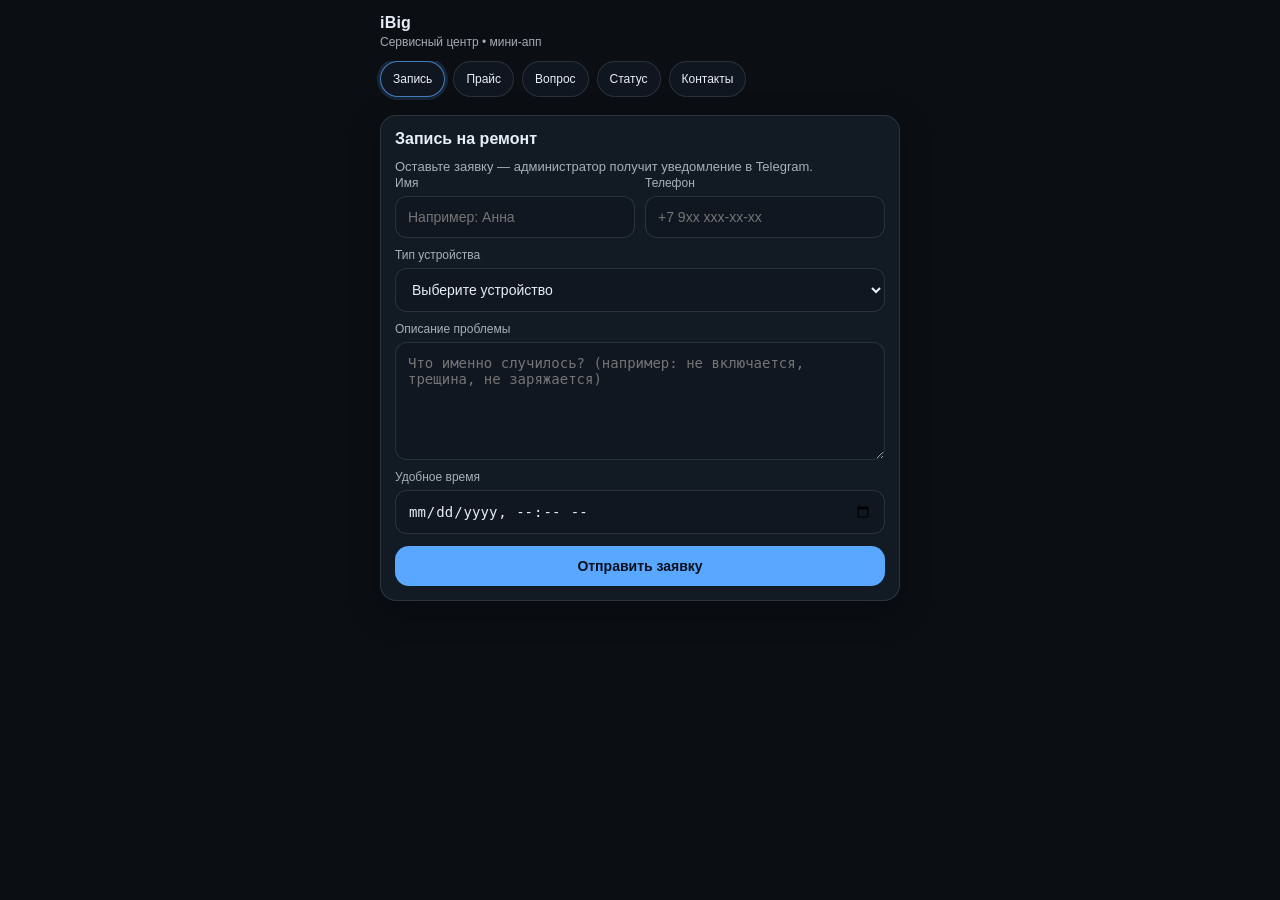
==== templates/index.html @ 2cd54c42 "Refactored project + fix initData validation" ====
<!doctype html>
<html lang="ru">
  <head>
    <meta charset="utf-8" />
    <meta name="viewport" content="width=device-width, initial-scale=1, viewport-fit=cover" />
    <title>iBig | Мини Апп</title>
    <link rel="stylesheet" href="/static/css/style.css" />
  </head>
  <body>
    <div class="wrap">
      <div class="topbar">
        <div class="brand">
          <div class="name">iBig</div>
          <div class="sub">Сервисный центр • мини-апп</div>
        </div>
        <div class="muted" id="tgUserLine"></div>
      </div>

      <div class="nav">
        <button class="active" data-tab="repair">Запись</button>
        <button data-tab="prices">Прайс</button>
        <button data-tab="question">Вопрос</button>
        <button data-tab="status">Статус</button>
        <button data-tab="contacts">Контакты</button>
      </div>

      <!-- Запись на ремонт -->
      <section class="tab" id="tab-repair">
        <div class="card">
          <h2>Запись на ремонт</h2>
          <div class="muted">Оставьте заявку — администратор получит уведомление в Telegram.</div>

          <form id="repairForm">
            <div class="row2">
              <label>
                Имя
                <input name="name" type="text" placeholder="Например: Анна" required maxlength="200" />
              </label>
              <label>
                Телефон
                <input name="phone" type="tel" placeholder="+7 9хх ххх-хх-хх" required maxlength="50" />
              </label>
            </div>

            <label>
              Тип устройства
              <select name="deviceType" required>
                <option value="" selected disabled>Выберите устройство</option>
                <option>Смартфон</option>
                <option>Планшет</option>
                <option>Ноутбук</option>
                <option>ПК</option>
                <option>Другая техника</option>
              </select>
            </label>

            <label>
              Описание проблемы
              <textarea name="description" placeholder="Что именно случилось? (например: не включается, трещина, не заряжается)" required maxlength="2000"></textarea>
            </label>

            <label>
              Удобное время
              <input name="preferredTime" type="datetime-local" required />
            </label>

            <div class="actions">
              <button class="btn" type="submit">Отправить заявку</button>
            </div>

            <div class="status" id="repairStatusBox" style="display:none;"></div>
          </form>
        </div>
      </section>

      <!-- Прайс-лист -->
      <section class="tab" id="tab-prices" style="display:none;">
        <div class="card">
          <h2>Прайс-лист</h2>
          <div class="muted">Цены ориентировочные. Точную стоимость скажет администратор после диагностики.</div>

          <div style="margin-top:12px; overflow:auto;">
            <table>
              <thead>
                <tr>
                  <th style="width:70%;">Услуга</th>
                  <th>Цена</th>
                </tr>
              </thead>
              <tbody>
                <tr class="category"><td colspan="2">Смартфоны</td></tr>
                <tr><td>Замена дисплея</td><td>от 6 900 ₽</td></tr>
                <tr><td>Замена аккумулятора</td><td>от 2 900 ₽</td></tr>
                <tr><td>Ремонт разъёма зарядки</td><td>от 2 500 ₽</td></tr>
                <tr><td>Неисправность "не включается"</td><td>от 2 300 ₽</td></tr>

                <tr class="category"><td colspan="2">Ноутбуки</td></tr>
                <tr><td>Замена SSD / установка</td><td>от 1 900 ₽</td></tr>
                <tr><td>Чистка от пыли и термопаста</td><td>от 2 500 ₽</td></tr>
                <tr><td>Ремонт питания / разъёма</td><td>от 2 900 ₽</td></tr>
                <tr><td>Замена клавиатуры</td><td>от 4 900 ₽</td></tr>

                <tr class="category"><td colspan="2">Планшеты</td></tr>
                <tr><td>Замена дисплея</td><td>от 5 500 ₽</td></tr>
                <tr><td>Замена аккумулятора</td><td>от 2 700 ₽</td></tr>
                <tr><td>Ремонт кнопок / шлейфов</td><td>от 2 400 ₽</td></tr>

                <tr class="category"><td colspan="2">Прочее</td></tr>
                <tr><td>Диагностика (если ремонт не выполняется)</td><td>1 000 ₽</td></tr>
                <tr><td>Срочная диагностика</td><td>1 800 ₽</td></tr>
              </tbody>
            </table>
          </div>
        </div>
      </section>

      <!-- Задать вопрос -->
      <section class="tab" id="tab-question" style="display:none;">
        <div class="card">
          <h2>Задать вопрос</h2>
          <div class="muted">Напишите вопрос — администратор ответит вам в Telegram.</div>

          <form id="questionForm">
            <label>
              Ваш вопрос
              <textarea name="questionText" placeholder="Например: Сколько будет стоить замена аккумулятора? Есть ли гарантия?" required maxlength="2000"></textarea>
            </label>
            <div class="actions">
              <button class="btn" type="submit">Отправить</button>
            </div>
            <div class="status" id="questionStatusBox" style="display:none;"></div>
          </form>
        </div>
      </section>

      <!-- Статус ремонта -->
      <section class="tab" id="tab-status" style="display:none;">
        <div class="card">
          <h2>Статус ремонта</h2>
          <div class="muted">Введите номер заявки, полученный после записи.</div>

          <form id="statusForm">
            <label>
              Номер заявки
              <input name="orderNumber" type="text" placeholder="Например: iBig-20260323-A1B2C3" required maxlength="100" />
            </label>
            <div class="actions">
              <button class="btn" type="submit">Проверить</button>
            </div>
            <div class="status" id="statusBox" style="display:none;"></div>
          </form>
        </div>
      </section>

      <!-- Контакты -->
      <section class="tab" id="tab-contacts" style="display:none;">
        <div class="card">
          <h2>Контакты</h2>
          <div class="muted" style="margin-bottom:10px;">
            Обновите данные (адрес/телефон/график) под ваш сервисный центр.
          </div>

          <div class="row2">
            <div>
              <div class="muted" style="margin-bottom:6px;">Адрес</div>
              <div style="font-weight:800;">ул. Примерная, 1</div>
              <div class="muted" style="margin-top:8px;">Телефон</div>
              <div style="font-weight:800;">+7 (999) 123-45-67</div>
              <div class="muted" style="margin-top:8px;">Режим работы</div>
              <div style="font-weight:800;">Ежедневно 10:00–19:00</div>
            </div>
            <div>
              <div class="muted" style="margin-bottom:6px;">Карта</div>
              <div class="mapbox">
                <!-- Заглушка: вставьте вашу локацию/координаты -->
                <iframe
                  src="https://www.openstreetmap.org/export/embed.html?bbox=37.6173%2C55.7558%2C37.6507%2C55.7700&layer=mapnik&marker=55.7630%2C37.6340"
                  loading="lazy"
                  referrerpolicy="no-referrer-when-downgrade"
                ></iframe>
              </div>
            </div>
          </div>

          <div class="footer">
            iBig • Мини Апп • Telegram Web App
          </div>
        </div>
      </section>
    </div>

    <script src="https://telegram.org/js/telegram-web-app.js"></script>
    <script src="/static/js/app.js"></script>
  </body>
</html>
---- static/css/style.css ----
:root {
  --bg: #0b0f14;
  --panel: #121a24;
  --panel2: #0f1620;
  --text: #e7eef7;
  --muted: rgba(231, 238, 247, 0.7);
  --border: rgba(231, 238, 247, 0.12);
  --primary: #5aa7ff;
  --danger: #ff5a6e;
  --success: #41d97b;
  --shadow: 0 10px 30px rgba(0, 0, 0, 0.35);
}

/* Подхватываем тему от Telegram, если есть */
body {
  margin: 0;
  font-family: -apple-system, BlinkMacSystemFont, "Segoe UI", Roboto, Arial, sans-serif;
  background: var(--tg-theme-bg-color, var(--bg));
  color: var(--tg-theme-text-color, var(--text));
}

.wrap {
  padding: 14px;
  max-width: 520px;
  margin: 0 auto;
}

.topbar {
  display: flex;
  gap: 12px;
  align-items: center;
  justify-content: space-between;
  margin-bottom: 12px;
}

.brand {
  display: flex;
  flex-direction: column;
  gap: 3px;
}

.brand .name {
  font-weight: 800;
  letter-spacing: 0.2px;
  font-size: 16px;
}

.brand .sub {
  font-size: 12px;
  color: var(--tg-theme-hint-color, var(--muted));
}

.nav {
  display: flex;
  gap: 8px;
  overflow-x: auto;
  padding-bottom: 6px;
  margin: 0 -14px;
  padding-left: 14px;
}

.nav button {
  background: var(--panel2);
  color: var(--tg-theme-text-color, var(--text));
  border: 1px solid var(--border);
  border-radius: 999px;
  padding: 10px 12px;
  font-size: 12px;
  cursor: pointer;
  white-space: nowrap;
}

.nav button.active {
  border-color: rgba(90, 167, 255, 0.7);
  box-shadow: 0 0 0 3px rgba(90, 167, 255, 0.15);
}

.card {
  background: var(--panel);
  border: 1px solid var(--border);
  border-radius: 16px;
  box-shadow: var(--shadow);
  padding: 14px;
  margin-top: 12px;
}

.card h2 {
  margin: 0 0 10px 0;
  font-size: 16px;
}

.muted {
  color: var(--tg-theme-hint-color, var(--muted));
  font-size: 13px;
  line-height: 1.35;
}

form {
  display: flex;
  flex-direction: column;
  gap: 10px;
}

label {
  display: flex;
  flex-direction: column;
  gap: 6px;
  font-size: 12px;
  color: var(--tg-theme-hint-color, var(--muted));
}

input, select, textarea {
  background: rgba(0, 0, 0, 0.1);
  border: 1px solid var(--border);
  border-radius: 12px;
  padding: 12px 12px;
  color: var(--tg-theme-text-color, var(--text));
  outline: none;
  font-size: 14px;
}

textarea {
  min-height: 92px;
  resize: vertical;
}

.row2 {
  display: grid;
  grid-template-columns: 1fr 1fr;
  gap: 10px;
}

@media (max-width: 420px) {
  .row2 { grid-template-columns: 1fr; }
}

.actions {
  display: flex;
  gap: 10px;
  margin-top: 2px;
}

.btn {
  width: 100%;
  background: var(--primary);
  border: 0;
  border-radius: 14px;
  padding: 12px 14px;
  color: #06111f;
  font-weight: 800;
  cursor: pointer;
  font-size: 14px;
}

.btn.secondary {
  background: transparent;
  color: var(--tg-theme-text-color, var(--text));
  border: 1px solid var(--border);
  font-weight: 700;
}

.status {
  margin-top: 10px;
  padding: 12px;
  border-radius: 14px;
  border: 1px solid var(--border);
  background: rgba(0,0,0,0.08);
}

.status.ok {
  border-color: rgba(65, 217, 123, 0.5);
}

.status.err {
  border-color: rgba(255, 90, 110, 0.6);
}

table {
  width: 100%;
  border-collapse: collapse;
  overflow: hidden;
  border-radius: 12px;
}

th, td {
  padding: 10px 8px;
  border-bottom: 1px solid var(--border);
  font-size: 13px;
}

th {
  text-align: left;
  color: var(--tg-theme-hint-color, var(--muted));
  font-weight: 800;
  font-size: 12px;
}

tr.category td {
  background: rgba(90, 167, 255, 0.08);
  color: var(--tg-theme-text-color, var(--text));
  font-weight: 900;
  border-bottom: 1px solid rgba(90, 167, 255, 0.25);
}

.footer {
  margin-top: 16px;
  padding: 8px 0 18px 0;
  color: var(--tg-theme-hint-color, var(--muted));
  font-size: 12px;
  text-align: center;
}

.mapbox {
  border-radius: 14px;
  overflow: hidden;
  border: 1px solid var(--border);
}

.mapbox iframe {
  width: 100%;
  height: 180px;
  border: 0;
}
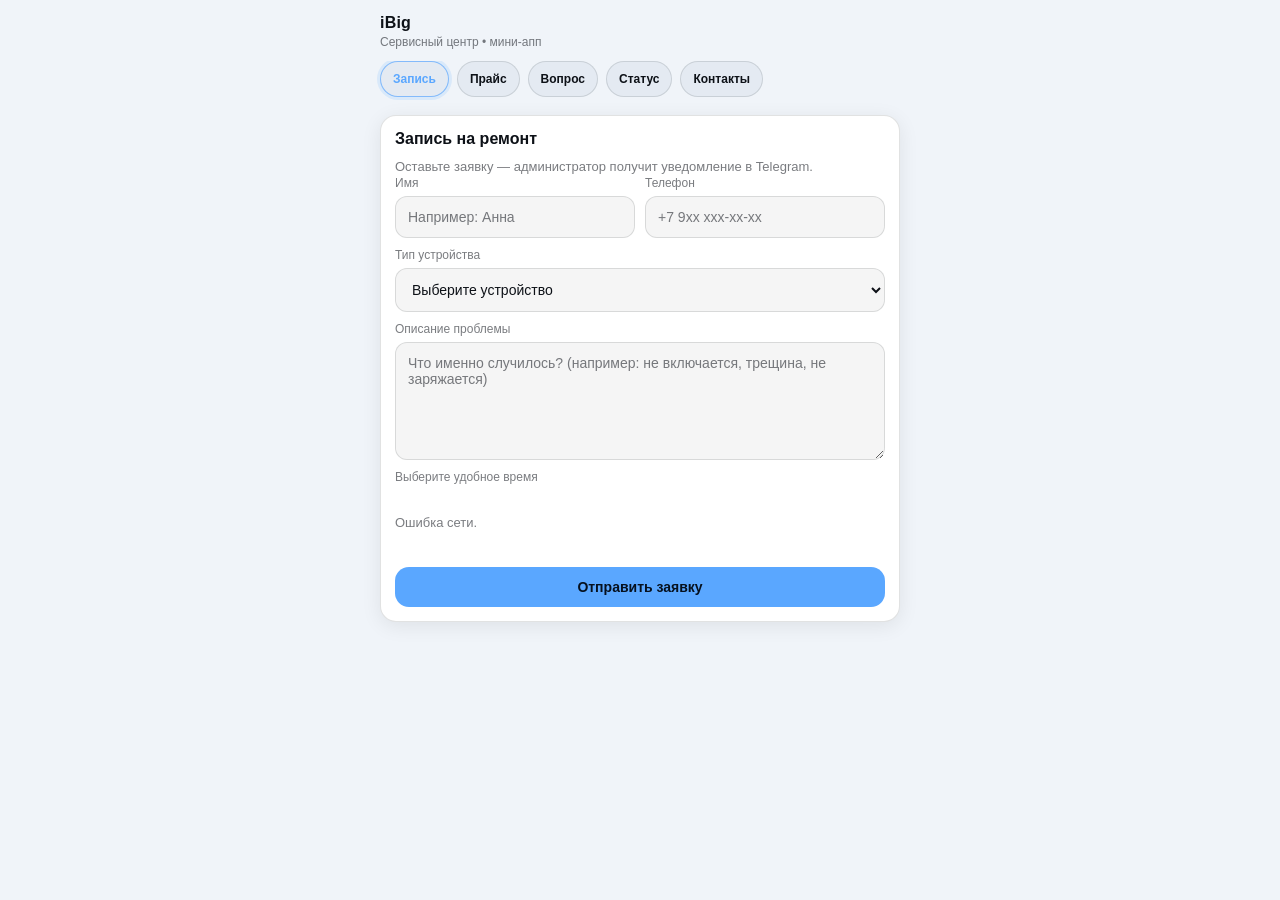
==== commit d88eb1ab: "feat: light theme, admin panel, slots, device models, simplified order number" ====
--- a/templates/index.html
+++ b/templates/index.html
@@ -44,13 +44,20 @@
 
             <label>
               Тип устройства
-              <select name="deviceType" required>
-                <option value="" selected disabled>Выберите устройство</option>
+              <select name="deviceType" id="deviceTypeSelect" required>
+                <option value="" disabled selected>Выберите устройство</option>
                 <option>Смартфон</option>
                 <option>Планшет</option>
                 <option>Ноутбук</option>
                 <option>ПК</option>
                 <option>Другая техника</option>
+              </select>
+            </label>
+
+            <label id="deviceModelLabel" style="display:none;">
+              Модель устройства
+              <select name="deviceModel" id="deviceModelSelect" required>
+                <option value="" disabled selected>Выберите модель</option>
               </select>
             </label>
 
@@ -60,14 +67,15 @@
             </label>
 
             <label>
-              Удобное время
-              <input name="preferredTime" type="datetime-local" required />
+              Выберите удобное время
+              <div id="slotsContainer"><div class="slots-empty">Загрузка слотов...</div></div>
+              <input type="hidden" name="selectedSlot" id="selectedSlotInput" />
+              <input type="hidden" name="selectedSlotId" id="selectedSlotIdInput" />
             </label>
 
             <div class="actions">
               <button class="btn" type="submit">Отправить заявку</button>
             </div>
-
             <div class="status" id="repairStatusBox" style="display:none;"></div>
           </form>
         </div>
@@ -78,36 +86,16 @@
         <div class="card">
           <h2>Прайс-лист</h2>
           <div class="muted">Цены ориентировочные. Точную стоимость скажет администратор после диагностики.</div>
-
           <div style="margin-top:12px; overflow:auto;">
-            <table>
+            <table id="priceTable">
               <thead>
                 <tr>
                   <th style="width:70%;">Услуга</th>
                   <th>Цена</th>
                 </tr>
               </thead>
-              <tbody>
-                <tr class="category"><td colspan="2">Смартфоны</td></tr>
-                <tr><td>Замена дисплея</td><td>от 6 900 ₽</td></tr>
-                <tr><td>Замена аккумулятора</td><td>от 2 900 ₽</td></tr>
-                <tr><td>Ремонт разъёма зарядки</td><td>от 2 500 ₽</td></tr>
-                <tr><td>Неисправность "не включается"</td><td>от 2 300 ₽</td></tr>
-
-                <tr class="category"><td colspan="2">Ноутбуки</td></tr>
-                <tr><td>Замена SSD / установка</td><td>от 1 900 ₽</td></tr>
-                <tr><td>Чистка от пыли и термопаста</td><td>от 2 500 ₽</td></tr>
-                <tr><td>Ремонт питания / разъёма</td><td>от 2 900 ₽</td></tr>
-                <tr><td>Замена клавиатуры</td><td>от 4 900 ₽</td></tr>
-
-                <tr class="category"><td colspan="2">Планшеты</td></tr>
-                <tr><td>Замена дисплея</td><td>от 5 500 ₽</td></tr>
-                <tr><td>Замена аккумулятора</td><td>от 2 700 ₽</td></tr>
-                <tr><td>Ремонт кнопок / шлейфов</td><td>от 2 400 ₽</td></tr>
-
-                <tr class="category"><td colspan="2">Прочее</td></tr>
-                <tr><td>Диагностика (если ремонт не выполняется)</td><td>1 000 ₽</td></tr>
-                <tr><td>Срочная диагностика</td><td>1 800 ₽</td></tr>
+              <tbody id="priceTableBody">
+                <tr><td colspan="2" class="muted" style="text-align:center;padding:16px;">Загрузка...</td></tr>
               </tbody>
             </table>
           </div>
@@ -119,7 +107,6 @@
         <div class="card">
           <h2>Задать вопрос</h2>
           <div class="muted">Напишите вопрос — администратор ответит вам в Telegram.</div>
-
           <form id="questionForm">
             <label>
               Ваш вопрос
@@ -137,12 +124,11 @@
       <section class="tab" id="tab-status" style="display:none;">
         <div class="card">
           <h2>Статус ремонта</h2>
-          <div class="muted">Введите номер заявки, полученный после записи.</div>
-
+          <div class="muted">Введите номер заявки, полученный после записи (например: iBig-1234).</div>
           <form id="statusForm">
             <label>
               Номер заявки
-              <input name="orderNumber" type="text" placeholder="Например: iBig-20260323-A1B2C3" required maxlength="100" />
+              <input name="orderNumber" type="text" placeholder="iBig-1234" required maxlength="100" />
             </label>
             <div class="actions">
               <button class="btn" type="submit">Проверить</button>
@@ -156,35 +142,28 @@
       <section class="tab" id="tab-contacts" style="display:none;">
         <div class="card">
           <h2>Контакты</h2>
-          <div class="muted" style="margin-bottom:10px;">
-            Обновите данные (адрес/телефон/график) под ваш сервисный центр.
-          </div>
-
           <div class="row2">
             <div>
               <div class="muted" style="margin-bottom:6px;">Адрес</div>
-              <div style="font-weight:800;">ул. Примерная, 1</div>
-              <div class="muted" style="margin-top:8px;">Телефон</div>
-              <div style="font-weight:800;">+7 (999) 123-45-67</div>
-              <div class="muted" style="margin-top:8px;">Режим работы</div>
-              <div style="font-weight:800;">Ежедневно 10:00–19:00</div>
+              <div style="font-weight:800;">г. Улан-Удэ, ул. Балтахинова 15</div>
+              <div style="font-size:13px;margin-top:2px;">ТЦ Galaxy, 3 этаж, бутик 326</div>
+              <div class="muted" style="margin-top:10px;">Телефон</div>
+              <div style="font-weight:800;">+7-996-935-73-83</div>
+              <div class="muted" style="margin-top:10px;">Режим работы</div>
+              <div style="font-weight:800;">Ежедневно с 10:00 до 20:00</div>
             </div>
             <div>
               <div class="muted" style="margin-bottom:6px;">Карта</div>
               <div class="mapbox">
-                <!-- Заглушка: вставьте вашу локацию/координаты -->
                 <iframe
-                  src="https://www.openstreetmap.org/export/embed.html?bbox=37.6173%2C55.7558%2C37.6507%2C55.7700&layer=mapnik&marker=55.7630%2C37.6340"
+                  src="https://www.openstreetmap.org/export/embed.html?bbox=107.5800%2C51.8100%2C107.6400%2C51.8450&layer=mapnik&marker=51.8272%2C107.6062"
                   loading="lazy"
                   referrerpolicy="no-referrer-when-downgrade"
                 ></iframe>
               </div>
             </div>
           </div>
-
-          <div class="footer">
-            iBig • Мини Апп • Telegram Web App
-          </div>
+          <div class="footer">iBig • Сервисный центр • Telegram Mini App</div>
         </div>
       </section>
     </div>
--- a/static/css/style.css
+++ b/static/css/style.css
@@ -3,15 +3,41 @@
   --panel: #121a24;
   --panel2: #0f1620;
   --text: #e7eef7;
-  --muted: rgba(231, 238, 247, 0.7);
+  --muted: rgba(231, 238, 247, 0.65);
   --border: rgba(231, 238, 247, 0.12);
   --primary: #5aa7ff;
   --danger: #ff5a6e;
   --success: #41d97b;
   --shadow: 0 10px 30px rgba(0, 0, 0, 0.35);
-}
-
-/* Подхватываем тему от Telegram, если есть */
+  --input-bg: rgba(255, 255, 255, 0.06);
+}
+
+/* Светлая тема через media query */
+@media (prefers-color-scheme: light) {
+  :root {
+    --bg: #f0f4f9;
+    --panel: #ffffff;
+    --panel2: #e4eaf2;
+    --text: #0d1117;
+    --muted: rgba(13, 17, 23, 0.55);
+    --border: rgba(13, 17, 23, 0.12);
+    --shadow: 0 4px 20px rgba(0, 0, 0, 0.08);
+    --input-bg: rgba(0, 0, 0, 0.04);
+  }
+}
+
+/* Светлая тема через JS (Telegram colorScheme) */
+[data-theme="light"] {
+  --bg: #f0f4f9;
+  --panel: #ffffff;
+  --panel2: #e4eaf2;
+  --text: #0d1117;
+  --muted: rgba(13, 17, 23, 0.55);
+  --border: rgba(13, 17, 23, 0.12);
+  --shadow: 0 4px 20px rgba(0, 0, 0, 0.08);
+  --input-bg: rgba(0, 0, 0, 0.04);
+}
+
 body {
   margin: 0;
   font-family: -apple-system, BlinkMacSystemFont, "Segoe UI", Roboto, Arial, sans-serif;
@@ -33,22 +59,9 @@
   margin-bottom: 12px;
 }
 
-.brand {
-  display: flex;
-  flex-direction: column;
-  gap: 3px;
-}
-
-.brand .name {
-  font-weight: 800;
-  letter-spacing: 0.2px;
-  font-size: 16px;
-}
-
-.brand .sub {
-  font-size: 12px;
-  color: var(--tg-theme-hint-color, var(--muted));
-}
+.brand { display: flex; flex-direction: column; gap: 3px; }
+.brand .name { font-weight: 800; letter-spacing: 0.2px; font-size: 16px; }
+.brand .sub { font-size: 12px; color: var(--tg-theme-hint-color, var(--muted)); }
 
 .nav {
   display: flex;
@@ -60,7 +73,7 @@
 }
 
 .nav button {
-  background: var(--panel2);
+  background: var(--tg-theme-secondary-bg-color, var(--panel2));
   color: var(--tg-theme-text-color, var(--text));
   border: 1px solid var(--border);
   border-radius: 999px;
@@ -68,15 +81,17 @@
   font-size: 12px;
   cursor: pointer;
   white-space: nowrap;
+  font-weight: 600;
 }
 
 .nav button.active {
   border-color: rgba(90, 167, 255, 0.7);
   box-shadow: 0 0 0 3px rgba(90, 167, 255, 0.15);
+  color: var(--primary);
 }
 
 .card {
-  background: var(--panel);
+  background: var(--tg-theme-secondary-bg-color, var(--panel));
   border: 1px solid var(--border);
   border-radius: 16px;
   box-shadow: var(--shadow);
@@ -84,10 +99,7 @@
   margin-top: 12px;
 }
 
-.card h2 {
-  margin: 0 0 10px 0;
-  font-size: 16px;
-}
+.card h2 { margin: 0 0 10px 0; font-size: 16px; }
 
 .muted {
   color: var(--tg-theme-hint-color, var(--muted));
@@ -95,11 +107,7 @@
   line-height: 1.35;
 }
 
-form {
-  display: flex;
-  flex-direction: column;
-  gap: 10px;
-}
+form { display: flex; flex-direction: column; gap: 10px; }
 
 label {
   display: flex;
@@ -110,46 +118,43 @@
 }
 
 input, select, textarea {
-  background: rgba(0, 0, 0, 0.1);
+  background: var(--input-bg);
   border: 1px solid var(--border);
   border-radius: 12px;
-  padding: 12px 12px;
+  padding: 12px;
   color: var(--tg-theme-text-color, var(--text));
   outline: none;
   font-size: 14px;
-}
-
-textarea {
-  min-height: 92px;
-  resize: vertical;
-}
-
-.row2 {
-  display: grid;
-  grid-template-columns: 1fr 1fr;
-  gap: 10px;
-}
-
-@media (max-width: 420px) {
-  .row2 { grid-template-columns: 1fr; }
-}
-
-.actions {
-  display: flex;
-  gap: 10px;
-  margin-top: 2px;
-}
+  font-family: inherit;
+}
+
+input::placeholder, textarea::placeholder {
+  color: var(--tg-theme-hint-color, var(--muted));
+}
+
+select option {
+  background: var(--panel);
+  color: var(--text);
+}
+
+textarea { min-height: 92px; resize: vertical; }
+
+.row2 { display: grid; grid-template-columns: 1fr 1fr; gap: 10px; }
+@media (max-width: 420px) { .row2 { grid-template-columns: 1fr; } }
+
+.actions { display: flex; gap: 10px; margin-top: 2px; }
 
 .btn {
   width: 100%;
-  background: var(--primary);
+  background: var(--tg-theme-button-color, var(--primary));
   border: 0;
   border-radius: 14px;
   padding: 12px 14px;
-  color: #06111f;
+  color: var(--tg-theme-button-text-color, #06111f);
   font-weight: 800;
   cursor: pointer;
   font-size: 14px;
+  font-family: inherit;
 }
 
 .btn.secondary {
@@ -164,37 +169,16 @@
   padding: 12px;
   border-radius: 14px;
   border: 1px solid var(--border);
-  background: rgba(0,0,0,0.08);
-}
-
-.status.ok {
-  border-color: rgba(65, 217, 123, 0.5);
-}
-
-.status.err {
-  border-color: rgba(255, 90, 110, 0.6);
-}
-
-table {
-  width: 100%;
-  border-collapse: collapse;
-  overflow: hidden;
-  border-radius: 12px;
-}
-
-th, td {
-  padding: 10px 8px;
-  border-bottom: 1px solid var(--border);
-  font-size: 13px;
-}
-
-th {
-  text-align: left;
-  color: var(--tg-theme-hint-color, var(--muted));
-  font-weight: 800;
-  font-size: 12px;
-}
-
+  background: var(--input-bg);
+  font-size: 13px;
+}
+
+.status.ok { border-color: rgba(65, 217, 123, 0.5); color: var(--success); }
+.status.err { border-color: rgba(255, 90, 110, 0.6); color: var(--danger); }
+
+table { width: 100%; border-collapse: collapse; }
+th, td { padding: 10px 8px; border-bottom: 1px solid var(--border); font-size: 13px; }
+th { text-align: left; color: var(--tg-theme-hint-color, var(--muted)); font-weight: 800; font-size: 12px; }
 tr.category td {
   background: rgba(90, 167, 255, 0.08);
   color: var(--tg-theme-text-color, var(--text));
@@ -210,14 +194,51 @@
   text-align: center;
 }
 
-.mapbox {
-  border-radius: 14px;
-  overflow: hidden;
-  border: 1px solid var(--border);
-}
-
-.mapbox iframe {
-  width: 100%;
-  height: 180px;
-  border: 0;
-}
+.mapbox { border-radius: 14px; overflow: hidden; border: 1px solid var(--border); }
+.mapbox iframe { width: 100%; height: 180px; border: 0; }
+
+/* Слоты */
+.slots-grid {
+  display: flex;
+  flex-direction: column;
+  gap: 10px;
+}
+
+.slot-day { margin-bottom: 4px; }
+.slot-day-label {
+  font-size: 12px;
+  font-weight: 700;
+  color: var(--tg-theme-hint-color, var(--muted));
+  margin-bottom: 6px;
+  text-transform: uppercase;
+  letter-spacing: 0.5px;
+}
+
+.slot-times { display: flex; flex-wrap: wrap; gap: 6px; }
+
+.slot-btn {
+  background: var(--input-bg);
+  border: 1px solid var(--border);
+  border-radius: 10px;
+  padding: 8px 14px;
+  font-size: 13px;
+  font-weight: 600;
+  cursor: pointer;
+  color: var(--tg-theme-text-color, var(--text));
+  font-family: inherit;
+  transition: border-color 0.15s;
+}
+
+.slot-btn.selected {
+  border-color: var(--primary);
+  background: rgba(90, 167, 255, 0.12);
+  color: var(--primary);
+}
+
+.slot-btn:hover { border-color: var(--primary); }
+
+.slots-empty {
+  font-size: 13px;
+  color: var(--tg-theme-hint-color, var(--muted));
+  padding: 12px 0;
+}
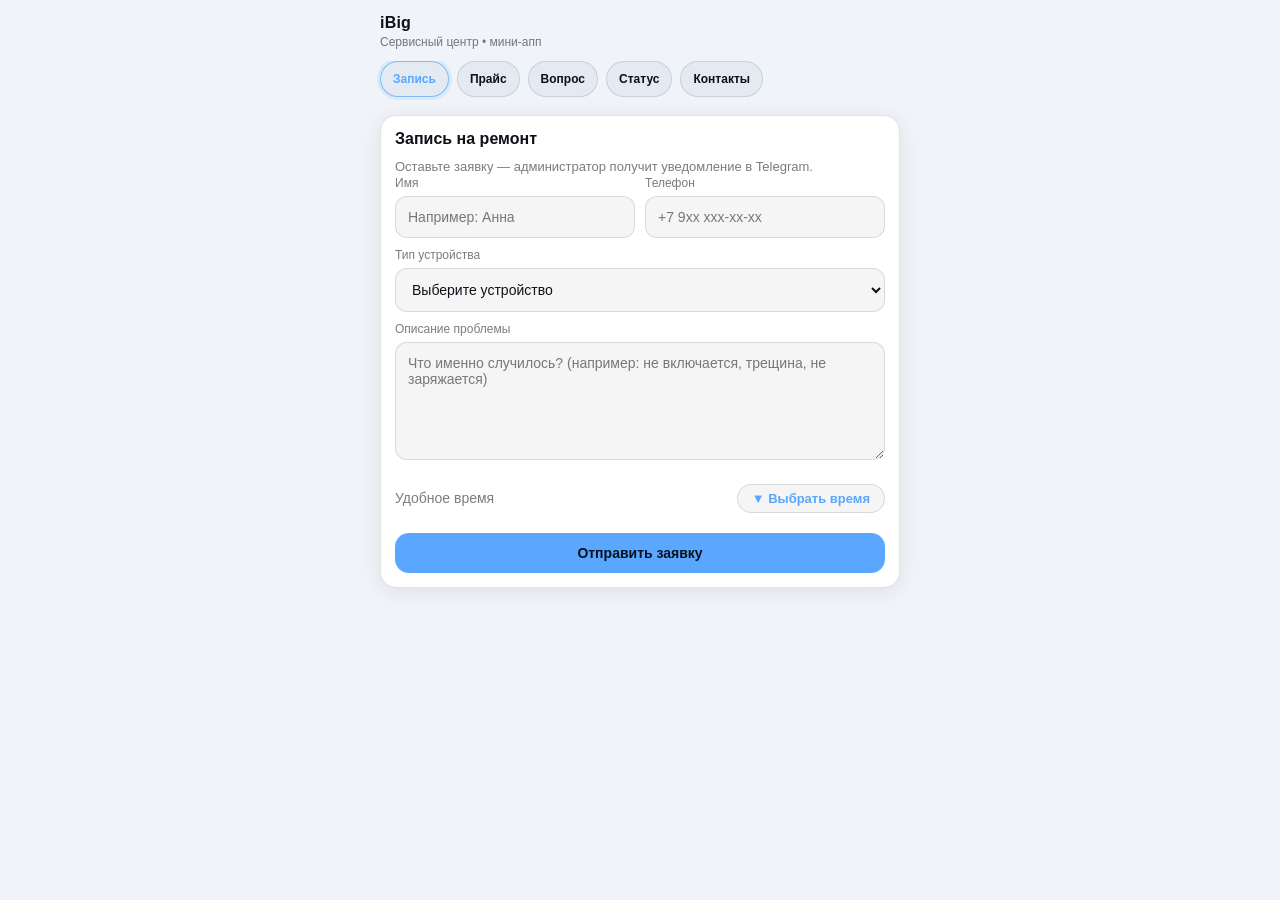
==== commit 48d455c9: "fix: button re-enable, collapsible slots, individual models, map coords, separate questions chat" ====
--- a/templates/index.html
+++ b/templates/index.html
@@ -66,12 +66,15 @@
               <textarea name="description" placeholder="Что именно случилось? (например: не включается, трещина, не заряжается)" required maxlength="2000"></textarea>
             </label>
 
-            <label>
-              Выберите удобное время
-              <div id="slotsContainer"><div class="slots-empty">Загрузка слотов...</div></div>
+            <div class="slots-wrap">
+              <div class="slots-header">
+                <span class="label-text">Удобное время</span>
+                <button type="button" id="slotsToggleBtn" class="slot-toggle-btn">▼ Выбрать время</button>
+              </div>
+              <div id="slotsContainer" style="display:none;"><div class="slots-empty">Загрузка слотов...</div></div>
               <input type="hidden" name="selectedSlot" id="selectedSlotInput" />
               <input type="hidden" name="selectedSlotId" id="selectedSlotIdInput" />
-            </label>
+            </div>
 
             <div class="actions">
               <button class="btn" type="submit">Отправить заявку</button>
@@ -156,7 +159,7 @@
               <div class="muted" style="margin-bottom:6px;">Карта</div>
               <div class="mapbox">
                 <iframe
-                  src="https://www.openstreetmap.org/export/embed.html?bbox=107.5800%2C51.8100%2C107.6400%2C51.8450&layer=mapnik&marker=51.8272%2C107.6062"
+                  src="https://www.openstreetmap.org/export/embed.html?bbox=107.5850%2C51.8220%2C107.6150%2C51.8400&layer=mapnik&marker=51.8303%2C107.5993"
                   loading="lazy"
                   referrerpolicy="no-referrer-when-downgrade"
                 ></iframe>
--- a/static/css/style.css
+++ b/static/css/style.css
@@ -197,11 +197,52 @@
 .mapbox { border-radius: 14px; overflow: hidden; border: 1px solid var(--border); }
 .mapbox iframe { width: 100%; height: 180px; border: 0; }
 
-/* Слоты */
+/* Слоты — обёртка */
+.slots-wrap { margin-top: 14px; }
+
+.slots-header {
+  display: flex;
+  align-items: center;
+  justify-content: space-between;
+  gap: 8px;
+  margin-bottom: 8px;
+}
+
+.slots-header .label-text {
+  font-size: 14px;
+  color: var(--tg-theme-hint-color, var(--muted));
+}
+
+.slot-toggle-btn {
+  background: var(--input-bg);
+  border: 1px solid var(--border);
+  border-radius: 20px;
+  padding: 6px 14px;
+  font-size: 13px;
+  font-weight: 600;
+  cursor: pointer;
+  color: var(--tg-theme-button-color, var(--primary));
+  font-family: inherit;
+  transition: background 0.15s, border-color 0.15s;
+  white-space: nowrap;
+  max-width: 100%;
+}
+
+.slot-toggle-btn:hover { background: rgba(90, 167, 255, 0.1); }
+.slot-toggle-btn.slot-chosen {
+  border-color: var(--success);
+  color: var(--success);
+}
+
+/* Слоты — сетка */
 .slots-grid {
   display: flex;
   flex-direction: column;
   gap: 10px;
+  padding: 10px;
+  background: var(--input-bg);
+  border: 1px solid var(--border);
+  border-radius: 12px;
 }
 
 .slot-day { margin-bottom: 4px; }
@@ -217,10 +258,10 @@
 .slot-times { display: flex; flex-wrap: wrap; gap: 6px; }
 
 .slot-btn {
-  background: var(--input-bg);
+  background: var(--bg);
   border: 1px solid var(--border);
   border-radius: 10px;
-  padding: 8px 14px;
+  padding: 7px 13px;
   font-size: 13px;
   font-weight: 600;
   cursor: pointer;
